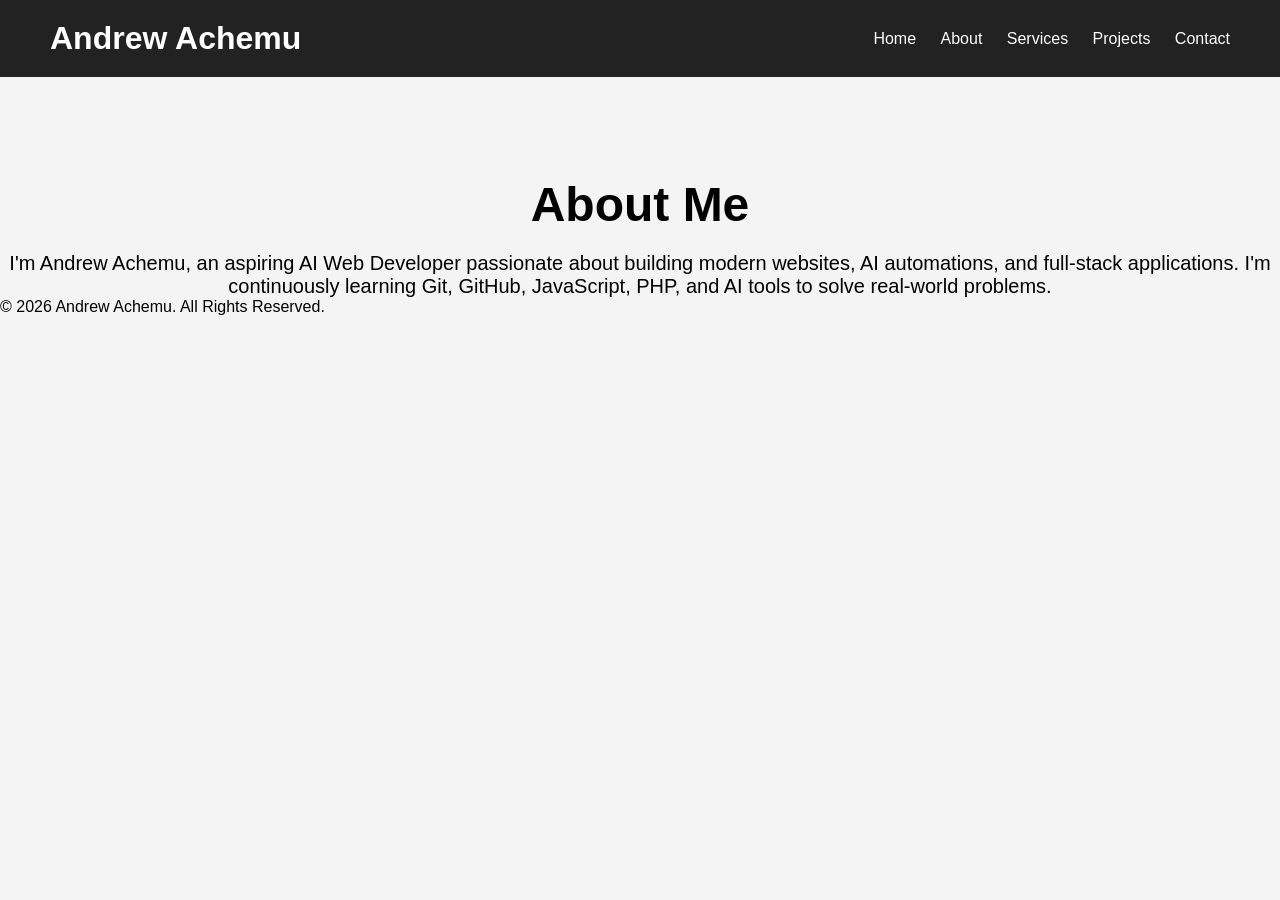
==== Portfolio/about.html @ c1cfa179 "Complete portfolio website" ====
<!DOCTYPE html>
<html lang="en">
<head>
    <meta charset="UTF-8">
    <meta name="viewport" content="width=device-width, initial-scale=1.0">
    <title>About - Andrew Achemu</title>
    <link rel="stylesheet" href="css/style.css">
</head>

<body>

<header>

<h1>Andrew Achemu</h1>

<nav>
<a href="index.html">Home</a>
<a href="about.html">About</a>
<a href="services.html">Services</a>
<a href="projects.html">Projects</a>
<a href="contact.html">Contact</a>
</nav>

</header>

<section class="hero">

<h2>About Me</h2>

<p>
I'm Andrew Achemu, an aspiring AI Web Developer passionate about
building modern websites, AI automations, and full-stack applications.
I'm continuously learning Git, GitHub, JavaScript, PHP, and AI tools
to solve real-world problems.
</p>

</section>

<footer>

<p>© 2026 Andrew Achemu. All Rights Reserved.</p>

</footer>

</body>
</html>
---- Portfolio/css/style.css ----
*{
    margin:0;
    padding:0;
    box-sizing:border-box;
}

body{

    font-family:Arial, Helvetica, sans-serif;

    background:#f4f4f4;

}

header{

    background:#222;

    color:white;

    display:flex;

    justify-content:space-between;

    align-items:center;

    padding:20px 50px;

}

nav a{

    color:white;

    text-decoration:none;

    margin-left:20px;

}

.hero{

    text-align:center;

    margin-top:100px;

}

.hero h2{

    font-size:48px;

}

.hero p{

    margin-top:20px;

    font-size:20px;

}

button{

    margin-top:30px;

    padding:15px 30px;

    background:#0066ff;

    color:white;

    border:none;

    cursor:pointer;

}
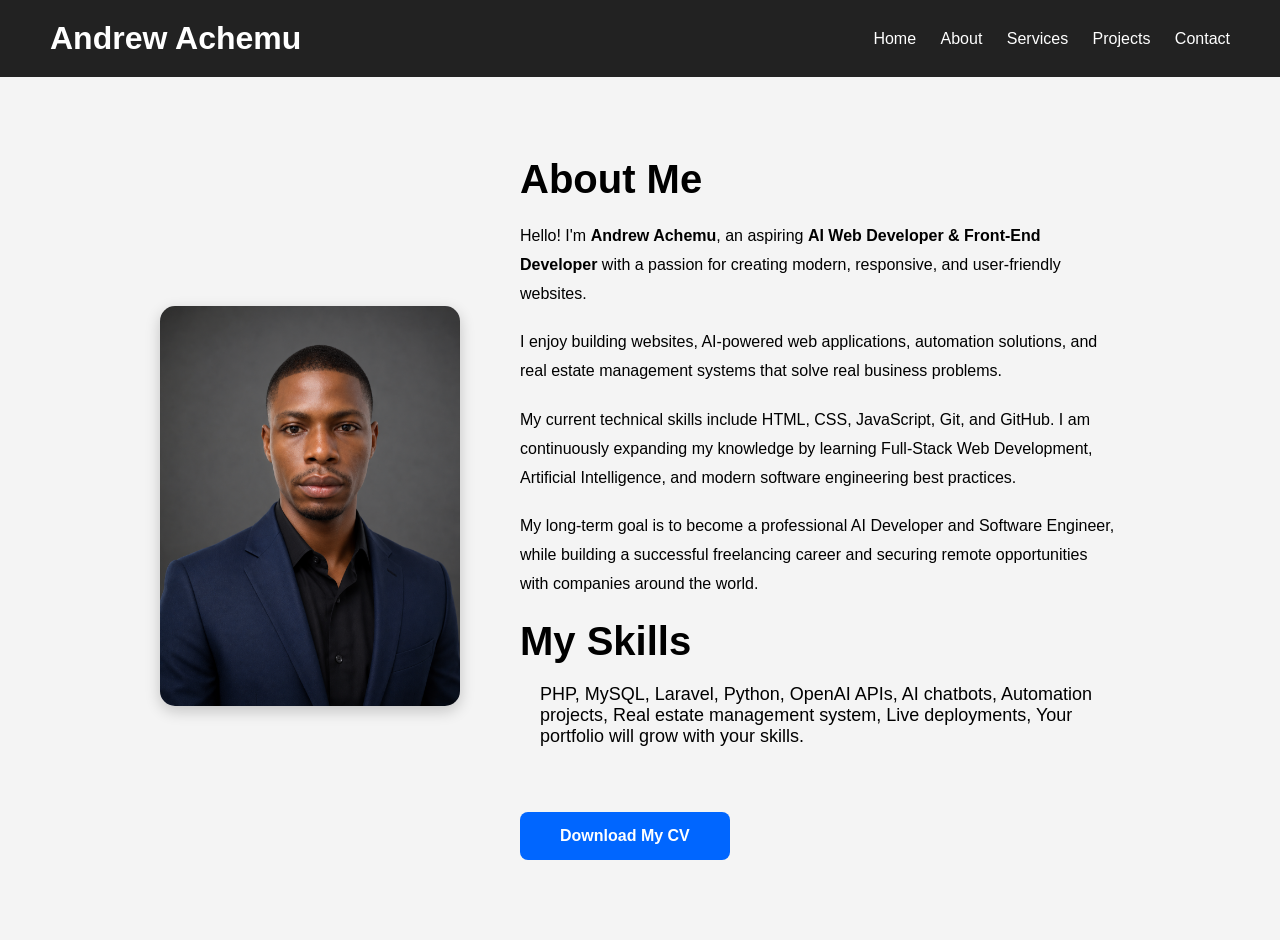
==== commit 2d44ecf3: "Make hero section responsive" ====
--- a/Portfolio/about.html
+++ b/Portfolio/about.html
@@ -1,46 +1,153 @@
 <!DOCTYPE html>
 <html lang="en">
+
 <head>
-    <meta charset="UTF-8">
-    <meta name="viewport" content="width=device-width, initial-scale=1.0">
-    <title>About - Andrew Achemu</title>
+    <!-- ==========================================
+     Viewport for Responsive Design
+========================================== -->
+<meta name="viewport" content="width=device-width, initial-scale=1.0">
+
+    <!-- Page Title -->
+    <title>About Me</title>
+
+    <!-- Link External CSS -->
     <link rel="stylesheet" href="css/style.css">
+
 </head>
 
 <body>
 
-<header>
+    <!-- ================================= -->
+    <!-- HEADER SECTION -->
+    <!-- ================================= -->
 
-<h1>Andrew Achemu</h1>
+    <header>
 
-<nav>
-<a href="index.html">Home</a>
-<a href="about.html">About</a>
-<a href="services.html">Services</a>
-<a href="projects.html">Projects</a>
-<a href="contact.html">Contact</a>
-</nav>
+        <h1>Andrew Achemu</h1>
 
-</header>
+        <nav>
 
-<section class="hero">
+            <a href="index.html">Home</a>
+            <a href="about.html">About</a>
+            <a href="services.html">Services</a>
+            <a href="projects.html">Projects</a>
+            <a href="contact.html">Contact</a>
 
-<h2>About Me</h2>
+        </nav>
+
+    </header>
+
+    <!-- ================================= -->
+    <!-- ABOUT SECTION START -->
+    <!-- ================================= -->
+
+    <section class="about">
+
+        <!-- Left Side -->
+        <div class="about-image">
+
+            <!-- Profile Image -->
+            <img src="images/profiles.png" alt="Andrew Achemu">
+
+        </div>
+
+        <!-- Right Side -->
+        <div class="about-text">
+
+            <h2>About Me</h2>
+
+            <!-- ========================================= -->
+<!-- PROFESSIONAL BIOGRAPHY -->
+<!-- ========================================= -->
 
 <p>
-I'm Andrew Achemu, an aspiring AI Web Developer passionate about
-building modern websites, AI automations, and full-stack applications.
-I'm continuously learning Git, GitHub, JavaScript, PHP, and AI tools
-to solve real-world problems.
+
+    Hello! I'm <strong>Andrew Achemu</strong>, an aspiring
+    <strong>AI Web Developer & Front-End Developer</strong>
+    with a passion for creating modern, responsive, and user-friendly websites.
+
 </p>
 
-</section>
+<p>
 
-<footer>
+    I enjoy building websites, AI-powered web applications,
+    automation solutions, and real estate management systems
+    that solve real business problems.
 
-<p>© 2026 Andrew Achemu. All Rights Reserved.</p>
+</p>
 
-</footer>
+<p>
+
+    My current technical skills include HTML, CSS,
+    JavaScript, Git, and GitHub. I am continuously expanding
+    my knowledge by learning Full-Stack Web Development,
+    Artificial Intelligence, and modern software engineering
+    best practices.
+
+</p>
+
+<p>
+
+    My long-term goal is to become a professional AI Developer
+    and Software Engineer, while building a successful
+    freelancing career and securing remote opportunities
+    with companies around the world.
+
+</p>
+<!-- ========================================= -->
+<!-- MY SKILLS SECTION -->
+<!-- ========================================= -->
+
+<h2>My Skills</h2>
+
+<ul>
+
+    <!-- 
+    <li>✔ HTML5</li>
+
+    <li>✔ CSS3</li>
+
+    <li>✔ JavaScript</li>
+
+    <li>✔ Git</li>
+
+    <li>✔ GitHub</li>
+
+    <li>✔ Responsive Web Design (Learning)</li>
+
+    <li>✔ AI Prompt Engineering (Learning)</li> 
+
+    -->
+<li>PHP,
+MySQL,
+Laravel,
+Python,
+OpenAI APIs,
+AI chatbots,
+Automation projects,
+Real estate management system,
+Live deployments,
+
+Your portfolio will grow with your skills.</li>
+</ul>
+<!-- ========================================= -->
+<!-- DOWNLOAD CV BUTTON -->
+<!-- ========================================= -->
+
+<a href="#" class="btn">
+
+    Download My CV
+
+</a>
+
+        </div>
+
+    </section>
+
+    <!-- ================================= -->
+    <!-- ABOUT SECTION END -->
+    <!-- ================================= -->
 
 </body>
+
 </html>
--- a/Portfolio/css/style.css
+++ b/Portfolio/css/style.css
@@ -1,3 +1,5 @@
+
+
 *{
     margin:0;
     padding:0;
@@ -74,4 +76,299 @@
 
     cursor:pointer;
 
+}
+/* =================================== */
+/* HERO SECTION */
+/* =================================== */
+
+.hero{
+    text-align: center;
+    padding: 120px 20px;
+}
+
+/* Container inside Hero */
+.hero-content{
+    max-width: 900px;
+    margin: auto;
+}
+
+/* Greeting */
+.hero h2{
+    color: #555;
+    font-size: 28px;
+}
+
+/* Name */
+.hero h1{
+    font-size: 60px;
+    margin: 15px 0;
+}
+
+/* Job Title */
+.hero h3{
+    color: #0066ff;
+    margin-bottom: 20px;
+    font-size: 28px;
+}
+
+/* Description */
+.hero p{
+    max-width: 700px;
+    margin: auto;
+    line-height: 1.8;
+    font-size: 20px;
+}
+
+/* Hire Me Button */
+.btn{
+    display: inline-block;
+    margin-top: 35px;
+    padding: 15px 40px;
+    background: #0066ff;
+    color: white;
+    text-decoration: none;
+    border-radius: 8px;
+    font-weight: bold;
+}
+
+/* Button Hover Effect */
+.btn:hover{
+    background: #004ecc;
+}
+/* ===================================== */
+/* ABOUT SECTION */
+/* ===================================== */
+
+.about{
+
+    display:flex;
+
+    justify-content:center;
+
+    align-items:center;
+
+    gap:60px;
+
+    padding:80px 10%;
+
+    flex-wrap:wrap;
+
+}
+
+/* Left Side */
+
+.about-image img{
+
+    width:300px;
+
+    border-radius:15px;
+
+    box-shadow:0 5px 15px rgba(0,0,0,.2);
+
+}
+
+/* Right Side */
+
+.about-text{
+
+    max-width:600px;
+
+}
+
+.about-text h2{
+
+    font-size:40px;
+
+    margin-bottom:20px;
+
+}
+
+.about-text p{
+
+    line-height:1.8;
+
+    margin-bottom:20px;
+
+}
+/* ========================================= */
+/* SKILLS SECTION */
+/* ========================================= */
+
+.about-text ul{
+
+    margin-top:20px;
+
+    margin-bottom:30px;
+
+    padding-left:20px;
+
+}
+
+.about-text li{
+
+    margin-bottom:12px;
+
+    font-size:18px;
+    list-style-type: none;
+
+}
+
+/* =====================================================
+   GLOBAL STYLES
+   ===================================================== */
+
+/* * {
+    margin: 0;
+    padding: 0;
+    box-sizing: border-box;
+}
+
+body {
+    font-family: Arial, sans-serif;
+    line-height: 1.6;
+} */
+
+
+/* =====================================================
+   HEADER SECTION
+   ===================================================== */
+
+
+/* =====================================================
+   HERO SECTION
+   ===================================================== */
+
+
+/* =====================================================
+   ABOUT SECTION
+   ===================================================== */
+
+
+/* =====================================================
+   SERVICES SECTION
+   ===================================================== */
+
+
+/* =====================================================
+   PROJECTS SECTION
+   ===================================================== */
+
+
+/* =====================================================
+   CONTACT SECTION
+   ===================================================== */
+
+
+/* =====================================================
+   FOOTER SECTION
+   ===================================================== */
+
+
+/* =====================================================
+   RESPONSIVE DESIGN
+   ===================================================== */
+
+   /* =====================================================
+   RESPONSIVE DESIGN
+   ===================================================== */
+
+/* Tablet Devices */
+@media (max-width: 768px) {
+
+}
+
+/* Mobile Devices */
+@media (max-width: 480px) {
+    /* ==========================================
+   HERO SECTION (Mobile)
+========================================== */
+
+.hero{
+
+    /* Less vertical spacing */
+    padding:40px 15px;
+
+}
+
+.hero h2{
+
+    /* Mobile heading */
+    font-size:32px;
+
+}
+
+.hero p{
+
+    /* Mobile paragraph */
+    font-size:18px;
+
+}
+
+.hero .btn{
+
+    width:100%;
+
+    padding:15px;
+
+    font-size:18px;
+
+}
+
+}
+
+/* =====================================================
+   Tablet Devices
+   ===================================================== */
+
+@media (max-width: 768px) {
+
+    /* Header Layout */
+    header{
+        flex-direction: column;
+        text-align: center;
+        padding:20px;
+    }
+
+    /* Navigation Menu */
+    nav{
+        margin-top:15px;
+    }
+
+    nav a{
+        display:block;
+        margin:10px 0;
+    }
+
+}
+
+/* ==========================================
+   HERO SECTION (Tablet)
+========================================== */
+
+.hero{
+
+    /* Reduce spacing on smaller screens */
+    padding:60px 20px;
+
+}
+
+.hero h2{
+
+    /* Smaller heading */
+    font-size:42px;
+
+}
+
+.hero p{
+
+    /* Easier to read on tablets */
+    font-size:22px;
+
+}
+
+.hero .btn{
+
+    /* Slightly smaller button */
+    padding:12px 28px;
+
 }
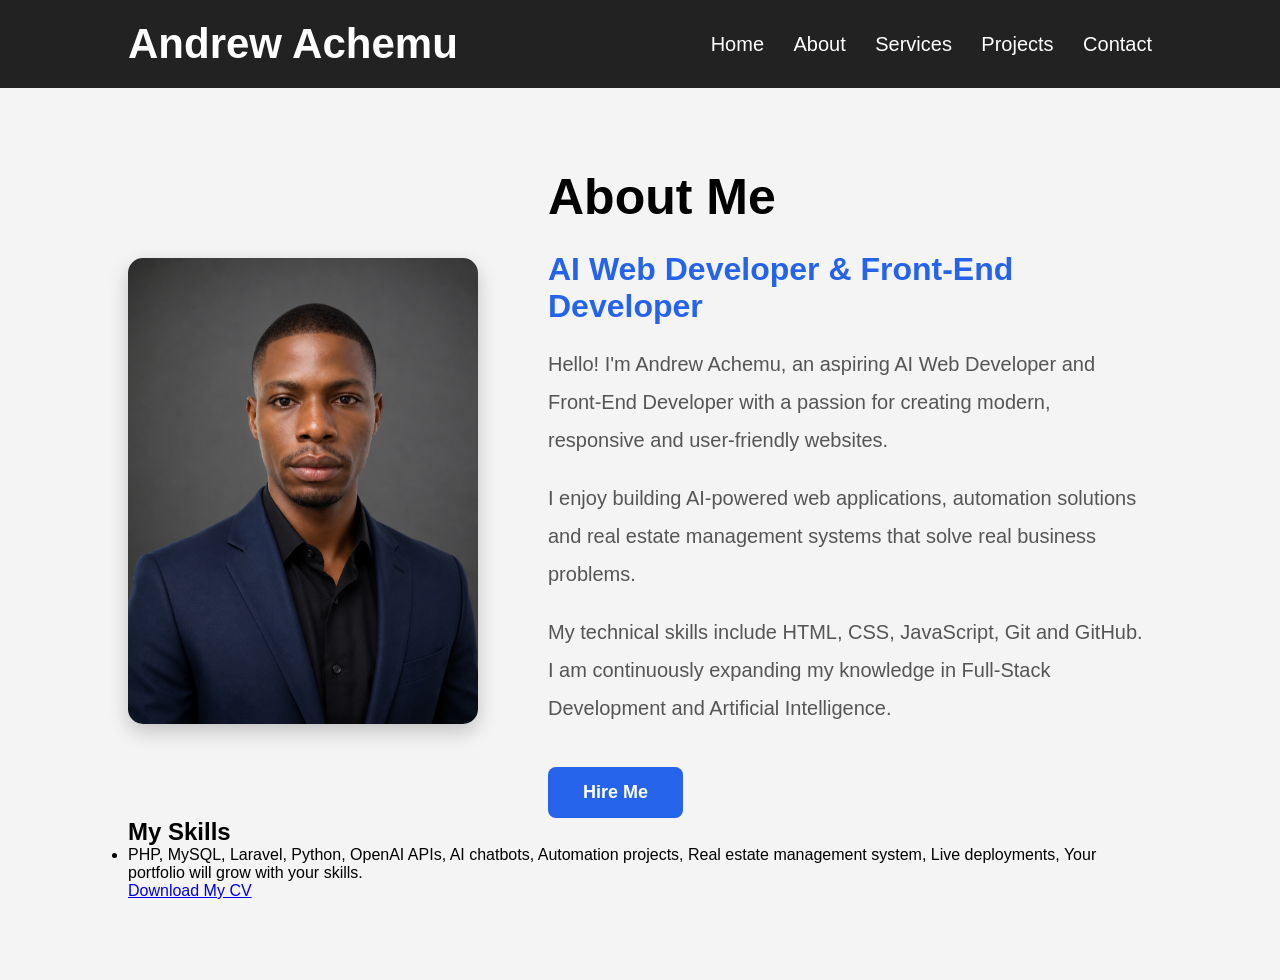
==== commit 7db00343: "Make hero section responsive" ====
--- a/Portfolio/about.html
+++ b/Portfolio/about.html
@@ -41,59 +41,47 @@
     <!-- ABOUT SECTION START -->
     <!-- ================================= -->
 
-    <section class="about">
+  <section class="about">
 
-        <!-- Left Side -->
+    <div class="about-container">
+
         <div class="about-image">
 
-            <!-- Profile Image -->
             <img src="images/profiles.png" alt="Andrew Achemu">
 
         </div>
 
-        <!-- Right Side -->
-        <div class="about-text">
+        <div class="about-content">
 
             <h2>About Me</h2>
 
-            <!-- ========================================= -->
-<!-- PROFESSIONAL BIOGRAPHY -->
-<!-- ========================================= -->
+            <h3>AI Web Developer & Front-End Developer</h3>
 
-<p>
+            <p>
+                Hello! I'm Andrew Achemu, an aspiring AI Web Developer
+                and Front-End Developer with a passion for creating
+                modern, responsive and user-friendly websites.
+            </p>
 
-    Hello! I'm <strong>Andrew Achemu</strong>, an aspiring
-    <strong>AI Web Developer & Front-End Developer</strong>
-    with a passion for creating modern, responsive, and user-friendly websites.
+            <p>
+                I enjoy building AI-powered web applications,
+                automation solutions and real estate management systems
+                that solve real business problems.
+            </p>
 
-</p>
+            <p>
+                My technical skills include HTML, CSS, JavaScript,
+                Git and GitHub. I am continuously expanding my
+                knowledge in Full-Stack Development and Artificial Intelligence.
+            </p>
 
-<p>
+            <a href="contact.html">Hire Me</a>
 
-    I enjoy building websites, AI-powered web applications,
-    automation solutions, and real estate management systems
-    that solve real business problems.
+        </div>
 
-</p>
+    </div>
 
-<p>
 
-    My current technical skills include HTML, CSS,
-    JavaScript, Git, and GitHub. I am continuously expanding
-    my knowledge by learning Full-Stack Web Development,
-    Artificial Intelligence, and modern software engineering
-    best practices.
-
-</p>
-
-<p>
-
-    My long-term goal is to become a professional AI Developer
-    and Software Engineer, while building a successful
-    freelancing career and securing remote opportunities
-    with companies around the world.
-
-</p>
 <!-- ========================================= -->
 <!-- MY SKILLS SECTION -->
 <!-- ========================================= -->
--- a/Portfolio/css/style.css
+++ b/Portfolio/css/style.css
@@ -1,374 +1,664 @@
-
-
+/* Reset */
 *{
     margin:0;
     padding:0;
     box-sizing:border-box;
 }
 
+/* Body */
 body{
-
     font-family:Arial, Helvetica, sans-serif;
-
     background:#f4f4f4;
-
-}
+}
+
+
+/* ==========================
+   HEADER
+========================== */
 
 header{
-
-    background:#222;
-
-    color:white;
-
-    display:flex;
-
-    justify-content:space-between;
-
-    align-items:center;
-
-    padding:20px 50px;
-
+    display: flex;
+    justify-content: space-between;
+    align-items: center;
+    background: #222;
+    color: white;
+    padding: 20px 10%;
+}
+
+header h1{
+    font-size: 42px;
 }
 
 nav a{
-
-    color:white;
-
-    text-decoration:none;
-
-    margin-left:20px;
-
-}
+    color: white;
+    text-decoration: none;
+    margin-left: 25px;
+    font-size: 20px;
+    transition: .3s;
+}
+
+nav a:hover{
+    color: #2563eb;
+}
+
+/* ==========================
+   HOME SECTION
+========================== */
 
 .hero{
-
-    text-align:center;
-
-    margin-top:100px;
-
-}
-
-.hero h2{
-
-    font-size:48px;
-
-}
-
-.hero p{
-
-    margin-top:20px;
-
-    font-size:20px;
-
-}
-
-button{
-
-    margin-top:30px;
-
-    padding:15px 30px;
-
-    background:#0066ff;
-
-    color:white;
-
-    border:none;
-
-    cursor:pointer;
-
-}
-/* =================================== */
-/* HERO SECTION */
-/* =================================== */
-
-.hero{
+    display: flex;
+    justify-content: center;
+    align-items: center;
     text-align: center;
-    padding: 120px 20px;
-}
-
-/* Container inside Hero */
+    min-height: 90vh;
+    padding: 80px 10%;
+}
+
 .hero-content{
     max-width: 900px;
-    margin: auto;
-}
-
-/* Greeting */
-.hero h2{
+}
+
+.hero-content h2{
+    font-size: 55px;
+    margin-bottom: 20px;
+}
+
+.hero-content h1{
+    font-size: 72px;
+    margin-bottom: 20px;
+}
+
+.hero-content h3{
+    font-size: 36px;
+    color: #2563eb;
+    margin-bottom: 25px;
+}
+
+.hero-content p{
+    font-size: 24px;
     color: #555;
-    font-size: 28px;
-}
-
-/* Name */
-.hero h1{
-    font-size: 60px;
-    margin: 15px 0;
-}
-
-/* Job Title */
-.hero h3{
-    color: #0066ff;
+    line-height: 1.8;
+    margin-bottom: 35px;
+}
+
+.hero-content a{
+
+    display:inline-block;
+
+    background:#2563eb;
+
+    color:white;
+
+    text-decoration:none;
+
+    padding:15px 35px;
+
+    border-radius:8px;
+
+    font-size:20px;
+
+    font-weight:bold;
+
+    transition:.3s;
+}
+
+.hero-content a:hover{
+
+    background:#1d4ed8;
+
+}
+
+
+/* ==========================
+   ABOUT SECTION
+========================== */
+/*====================================
+          ABOUT SECTION
+====================================*/
+
+.about{
+
+    padding:80px 10%;
+
+}
+
+.about-container{
+
+    display:flex;
+
+    justify-content:center;
+
+    align-items:center;
+
+    gap:70px;
+
+    flex-wrap:wrap;
+
+}
+
+.about-image{
+
+    flex:1;
+
+    text-align:center;
+
+}
+
+.about-image img{
+
+    width:350px;
+
+    border-radius:15px;
+
+    box-shadow:0 8px 20px rgba(0,0,0,.2);
+
+}
+
+.about-content{
+
+    flex:2;
+
+}
+
+.about-content h2{
+
+    font-size:50px;
+
+    margin-bottom:25px;
+
+}
+
+.about-content h3{
+
+    font-size:32px;
+
+    color:#2563eb;
+
+    margin-bottom:20px;
+
+}
+
+.about-content p{
+
+    font-size:20px;
+
+    color:#555;
+
+    line-height:1.9;
+
+    margin-bottom:20px;
+
+}
+
+.about-content a{
+
+    display:inline-block;
+
+    margin-top:20px;
+
+    padding:15px 35px;
+
+    background:#2563eb;
+
+    color:#fff;
+
+    text-decoration:none;
+
+    border-radius:8px;
+
+    font-size:18px;
+
+    font-weight:bold;
+
+    transition:.3s;
+
+}
+
+.about-content a:hover{
+
+    background:#1d4ed8;
+
+}
+
+
+/*====================================
+            SKILLS
+====================================*/
+
+.skills{
+
+    padding:80px 10%;
+
+    text-align:center;
+
+}
+
+.skills h2{
+
+    font-size:50px;
+
+    margin-bottom:50px;
+
+}
+
+.skills-container{
+
+    display:grid;
+
+    grid-template-columns:repeat(4,1fr);
+
+    gap:30px;
+
+}
+
+.skill-card{
+
+    background:#fff;
+
+    padding:30px;
+
+    border-radius:15px;
+
+    box-shadow:0 5px 15px rgba(0,0,0,.15);
+
+    transition:.3s;
+
+}
+
+.skill-card:hover{
+
+    transform:translateY(-10px);
+
+}
+
+.skill-card h3{
+
+    font-size:24px;
+
+    margin-bottom:15px;
+
+}
+
+.skill-card p{
+
+    color:#555;
+
+    font-size:18px;
+
+}
+/* ==========================
+   SERVICES
+========================== */
+
+.services{
+    padding: 80px 10%;
+    text-align: center;
+}
+
+.services h2{
+    font-size: 50px;
+    margin-bottom: 60px;
+}
+
+.service-container{
+
+    display: grid;
+
+    grid-template-columns: repeat(3,1fr);
+
+    gap: 30px;
+
+}
+
+.service-card{
+
+    background: white;
+
+    padding: 35px;
+
+    border-radius: 15px;
+
+    box-shadow: 0 5px 15px rgba(0,0,0,.15);
+
+    transition: .3s;
+}
+
+.service-card:hover{
+
+    transform: translateY(-10px);
+
+}
+
+.service-card h3{
+
+    font-size: 32px;
+
     margin-bottom: 20px;
-    font-size: 28px;
-}
-
-/* Description */
-.hero p{
-    max-width: 700px;
-    margin: auto;
+
+}
+
+.service-card p{
+
+    font-size: 20px;
+
+    color: #555;
+
     line-height: 1.8;
+
+}
+
+/* ==========================
+   PROJECTS
+========================== */
+
+.projects{
+    padding: 80px 10%;
+    text-align: center;
+}
+
+.projects h2{
+    font-size: 50px;
+    margin-bottom: 60px;
+}
+
+.project-container{
+
+    display: grid;
+
+    grid-template-columns: repeat(3,1fr);
+
+    gap: 30px;
+
+}
+
+.project-card{
+
+    background: white;
+
+    padding: 35px;
+
+    border-radius: 15px;
+
+    box-shadow: 0 5px 15px rgba(0,0,0,.15);
+
+    transition: .3s;
+}
+
+.project-card:hover{
+
+    transform: translateY(-10px);
+
+}
+
+.project-card h3{
+
+    font-size: 32px;
+
+    margin-bottom: 20px;
+
+}
+
+.project-card p{
+
     font-size: 20px;
-}
-
-/* Hire Me Button */
-.btn{
-    display: inline-block;
-    margin-top: 35px;
-    padding: 15px 40px;
-    background: #0066ff;
+
+    color: #555;
+
+    line-height: 1.8;
+
+    margin-bottom: 30px;
+
+}
+
+.project-buttons{
+
+    display: flex;
+
+    justify-content: center;
+
+    gap: 15px;
+
+    flex-wrap: wrap;
+
+}
+
+.project-buttons a{
+
+    background: #2563eb;
+
     color: white;
+
     text-decoration: none;
+
+    padding: 12px 25px;
+
     border-radius: 8px;
+
     font-weight: bold;
-}
-
-/* Button Hover Effect */
-.btn:hover{
-    background: #004ecc;
-}
-/* ===================================== */
-/* ABOUT SECTION */
-/* ===================================== */
-
-.about{
-
-    display:flex;
-
-    justify-content:center;
-
-    align-items:center;
-
-    gap:60px;
-
-    padding:80px 10%;
-
-    flex-wrap:wrap;
-
-}
-
-/* Left Side */
-
-.about-image img{
-
-    width:300px;
-
-    border-radius:15px;
-
-    box-shadow:0 5px 15px rgba(0,0,0,.2);
-
-}
-
-/* Right Side */
-
-.about-text{
-
-    max-width:600px;
-
-}
-
-.about-text h2{
-
-    font-size:40px;
-
-    margin-bottom:20px;
-
-}
-
-.about-text p{
-
-    line-height:1.8;
-
-    margin-bottom:20px;
-
-}
-/* ========================================= */
-/* SKILLS SECTION */
-/* ========================================= */
-
-.about-text ul{
-
-    margin-top:20px;
-
-    margin-bottom:30px;
-
-    padding-left:20px;
-
-}
-
-.about-text li{
-
-    margin-bottom:12px;
-
-    font-size:18px;
-    list-style-type: none;
-
-}
-
-/* =====================================================
-   GLOBAL STYLES
-   ===================================================== */
-
-/* * {
-    margin: 0;
-    padding: 0;
-    box-sizing: border-box;
-}
-
-body {
-    font-family: Arial, sans-serif;
-    line-height: 1.6;
-} */
-
-
-/* =====================================================
-   HEADER SECTION
-   ===================================================== */
-
-
-/* =====================================================
-   HERO SECTION
-   ===================================================== */
-
-
-/* =====================================================
-   ABOUT SECTION
-   ===================================================== */
-
-
-/* =====================================================
-   SERVICES SECTION
-   ===================================================== */
-
-
-/* =====================================================
-   PROJECTS SECTION
-   ===================================================== */
-
-
-/* =====================================================
-   CONTACT SECTION
-   ===================================================== */
-
-
-/* =====================================================
-   FOOTER SECTION
-   ===================================================== */
-
-
-/* =====================================================
-   RESPONSIVE DESIGN
-   ===================================================== */
-
-   /* =====================================================
-   RESPONSIVE DESIGN
-   ===================================================== */
-
-/* Tablet Devices */
-@media (max-width: 768px) {
-
-}
-
-/* Mobile Devices */
-@media (max-width: 480px) {
-    /* ==========================================
-   HERO SECTION (Mobile)
-========================================== */
-
-.hero{
-
-    /* Less vertical spacing */
-    padding:40px 15px;
-
-}
-
-.hero h2{
-
-    /* Mobile heading */
-    font-size:32px;
-
-}
-
-.hero p{
-
-    /* Mobile paragraph */
-    font-size:18px;
-
-}
-
-.hero .btn{
-
-    width:100%;
-
-    padding:15px;
-
-    font-size:18px;
-
-}
-
-}
-
-/* =====================================================
-   Tablet Devices
-   ===================================================== */
-
-@media (max-width: 768px) {
-
-    /* Header Layout */
+
+    transition: .3s;
+
+}
+
+.project-buttons a:hover{
+
+    background: #1d4ed8;
+
+}
+
+
+
+/* ==========================
+   TABLET
+========================== */
+
+@media (max-width:992px){
+
+    .service-container{
+        grid-template-columns: repeat(2,1fr);
+    }
+
+    .project-container{
+        grid-template-columns: repeat(2,1fr);
+    }
+.about-container{
+
+    flex-direction:column;
+
+    text-align:center;
+
+}
+
+.skills-container{
+
+    grid-template-columns:repeat(2,1fr);
+
+}
+
+
+
+}
+
+/* ==========================
+   MOBILE
+========================== */
+
+@media (max-width:768px){
+
     header{
         flex-direction: column;
         text-align: center;
-        padding:20px;
-    }
-
-    /* Navigation Menu */
+        padding: 20px;
+    }
+
     nav{
-        margin-top:15px;
+        margin-top: 20px;
     }
 
     nav a{
-        display:block;
-        margin:10px 0;
-    }
-
-}
-
-/* ==========================================
-   HERO SECTION (Tablet)
-========================================== */
+        display: block;
+        margin: 10px 0;
+    }
+
+    /* Hero */
 
 .hero{
 
-    /* Reduce spacing on smaller screens */
     padding:60px 20px;
 
 }
 
-.hero h2{
-
-    /* Smaller heading */
-    font-size:42px;
-
-}
-
-.hero p{
-
-    /* Easier to read on tablets */
-    font-size:22px;
-
-}
-
-.hero .btn{
-
-    /* Slightly smaller button */
-    padding:12px 28px;
-
-}+.hero-content h2{
+
+    font-size:40px;
+
+}
+
+.hero-content h1{
+
+    font-size:50px;
+
+}
+
+.hero-content h3{
+
+    font-size:28px;
+
+}
+
+.hero-content p{
+
+    font-size:18px;
+
+}
+
+/* About */
+
+.about{
+
+    padding:60px 20px;
+
+}
+
+.about h2{
+
+    font-size:40px;
+
+}
+
+.about-container{
+
+    flex-direction:column;
+
+    text-align:center;
+
+}
+
+.about-image img{
+
+    width:250px;
+
+}
+
+.about-content h3{
+
+    font-size:30px;
+
+}
+
+.about-content p{
+
+    font-size:18px;
+
+}
+
+    .services,
+    .projects{
+        padding: 60px 20px;
+    }
+
+    .services h2,
+    .projects h2{
+        font-size: 40px;
+    }
+
+    .service-container,
+    .project-container{
+        grid-template-columns: 1fr;
+    }
+
+    .service-card,
+    .project-card{
+        width: 100%;
+    }
+
+    .service-card h3,
+    .project-card h3{
+        font-size: 28px;
+    }
+
+    .service-card p,
+    .project-card p{
+        font-size: 18px;
+    }
+
+    .project-buttons{
+        flex-direction: column;
+    }
+
+    .project-buttons a{
+        width: 100%;
+    }
+
+.about{
+
+    padding:60px 20px;
+
+}
+
+.about-image img{
+
+    width:250px;
+
+}
+
+.about-content h2{
+
+    font-size:40px;
+
+}
+
+.about-content h3{
+
+    font-size:28px;
+
+}
+
+.about-content p{
+
+    font-size:18px;
+
+}
+
+.skills{
+
+    padding:60px 20px;
+
+}
+
+.skills h2{
+
+    font-size:40px;
+
+}
+
+.skills-container{
+
+    grid-template-columns:1fr;
+
+}
+
+
+
+}
+   
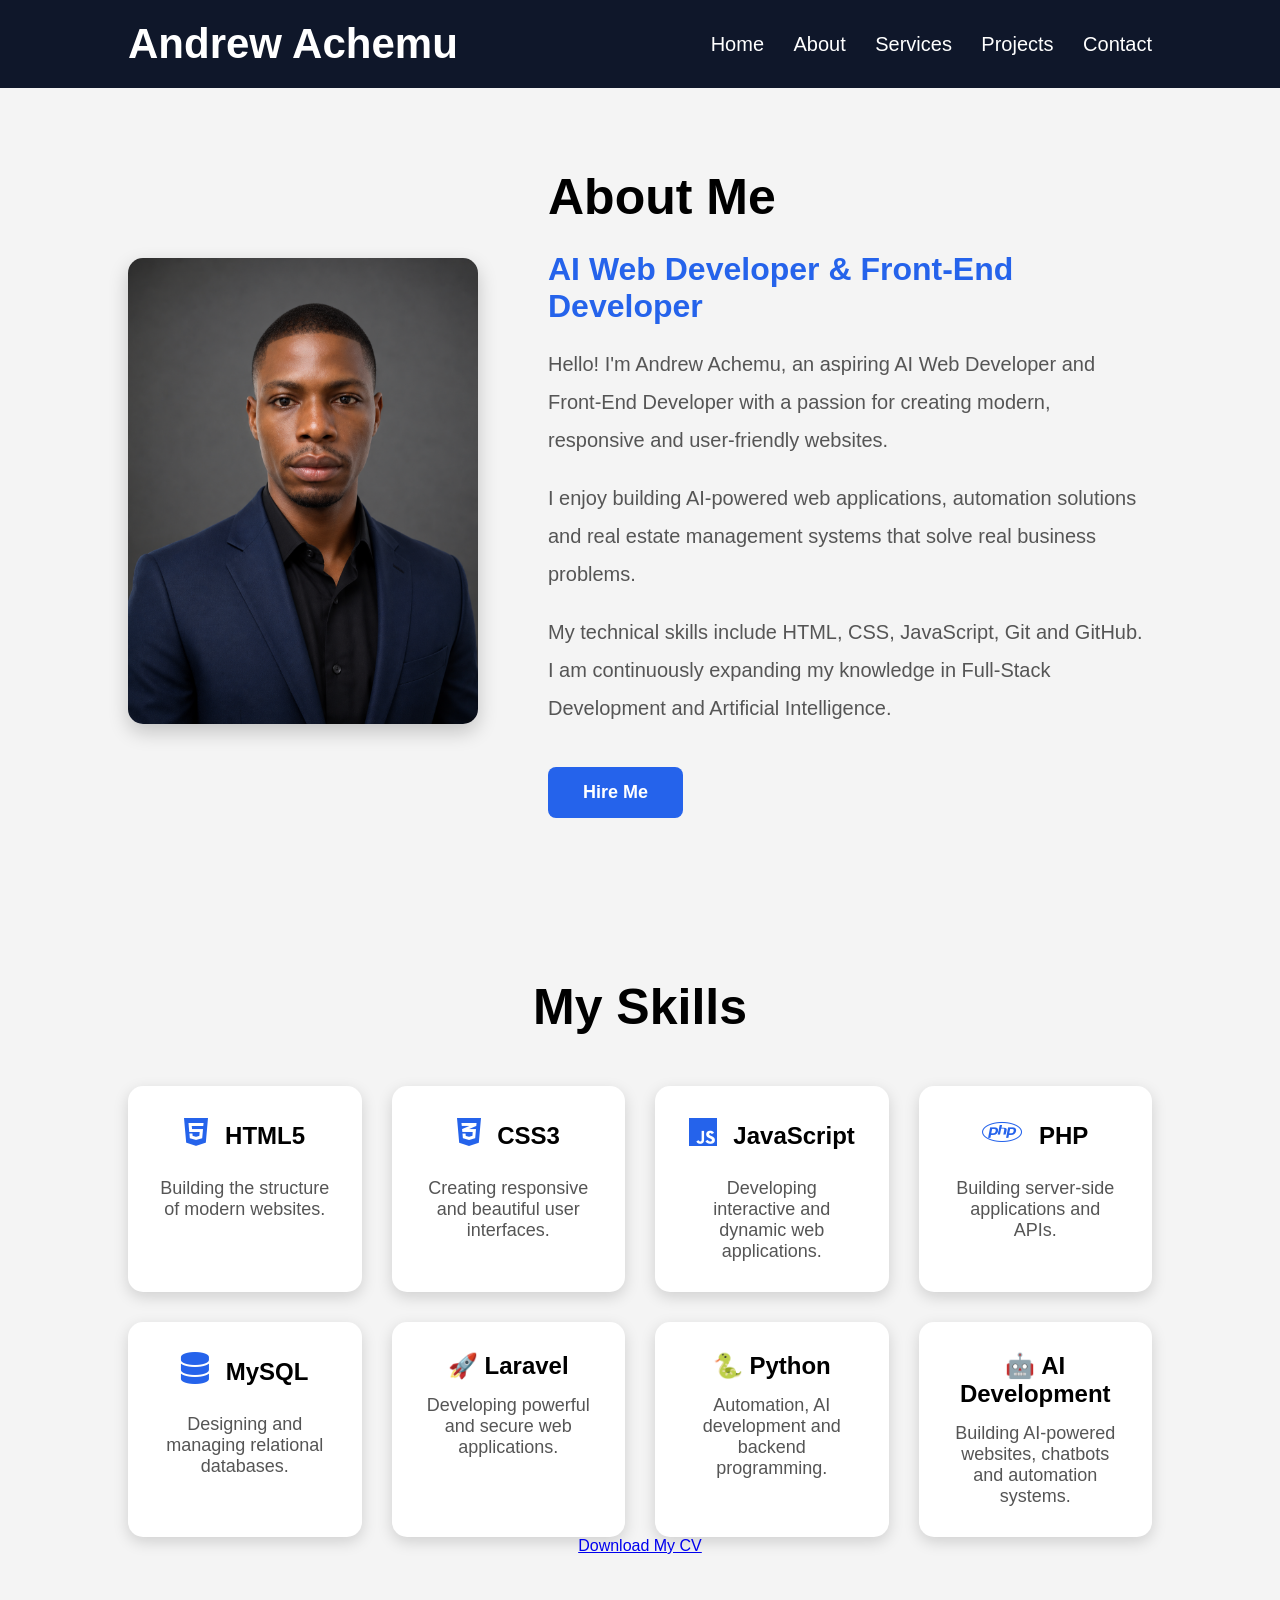
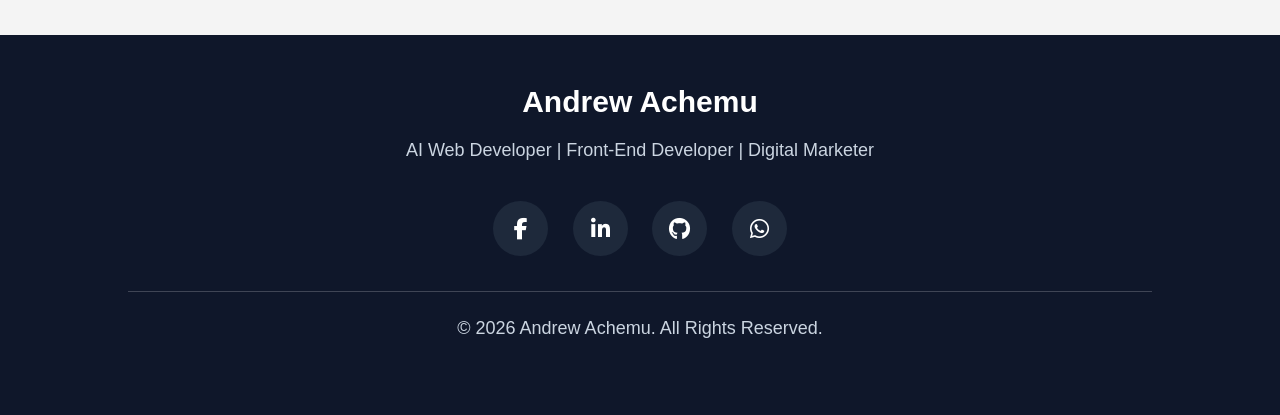
==== commit 6fc5759e: "I add Weather App" ====
--- a/Portfolio/about.html
+++ b/Portfolio/about.html
@@ -2,6 +2,13 @@
 <html lang="en">
 
 <head>
+    <!-- ===================================
+     FONT AWESOME ICONS
+=================================== -->
+
+<link
+rel="stylesheet"
+href="https://cdnjs.cloudflare.com/ajax/libs/font-awesome/6.7.2/css/all.min.css">
     <!-- ==========================================
      Viewport for Responsive Design
 ========================================== -->
@@ -80,62 +87,170 @@
         </div>
 
     </div>
-
+    </section>
 
 <!-- ========================================= -->
 <!-- MY SKILLS SECTION -->
 <!-- ========================================= -->
-
-<h2>My Skills</h2>
-
-<ul>
-
-    <!-- 
-    <li>✔ HTML5</li>
-
-    <li>✔ CSS3</li>
-
-    <li>✔ JavaScript</li>
-
-    <li>✔ Git</li>
-
-    <li>✔ GitHub</li>
-
-    <li>✔ Responsive Web Design (Learning)</li>
-
-    <li>✔ AI Prompt Engineering (Learning)</li> 
-
-    -->
-<li>PHP,
-MySQL,
-Laravel,
-Python,
-OpenAI APIs,
-AI chatbots,
-Automation projects,
-Real estate management system,
-Live deployments,
-
-Your portfolio will grow with your skills.</li>
-</ul>
-<!-- ========================================= -->
-<!-- DOWNLOAD CV BUTTON -->
-<!-- ========================================= -->
-
-<a href="#" class="btn">
-
-    Download My CV
-
-</a>
-
-        </div>
-
+<!-- ==========================
+     SKILLS SECTION
+========================== -->
+
+<section class="skills">
+
+    <h2>My Skills</h2>
+
+    <div class="skills-container">
+
+        <div class="skill-card">
+           <h3>
+
+<i class="fab fa-html5"></i>
+
+HTML5
+
+</h3>
+            <p>Building the structure of modern websites.</p>
+        </div>
+
+        <div class="skill-card">
+            <h3>
+
+<i class="fab fa-css3-alt"></i>
+
+CSS3
+
+</h3>
+            <p>Creating responsive and beautiful user interfaces.</p>
+        </div>
+
+        <div class="skill-card">
+            <h3>
+
+<i class="fab fa-js"></i>
+
+JavaScript
+
+</h3>
+            <p>Developing interactive and dynamic web applications.</p>
+        </div>
+
+        <div class="skill-card">
+            <h3>
+
+<i class="fab fa-php"></i>
+
+PHP
+
+</h3>
+            <p>Building server-side applications and APIs.</p>
+        </div>
+
+        <div class="skill-card">
+            <h3>
+
+<i class="fas fa-database"></i>
+
+MySQL
+
+</h3>
+            <p>Designing and managing relational databases.</p>
+        </div>
+
+        <div class="skill-card">
+            <h3>🚀 Laravel</h3>
+            <p>Developing powerful and secure web applications.</p>
+        </div>
+
+        <div class="skill-card">
+            <h3>🐍 Python</h3>
+            <p>Automation, AI development and backend programming.</p>
+        </div>
+
+        <div class="skill-card">
+            <h3>🤖 AI Development</h3>
+            <p>Building AI-powered websites, chatbots and automation systems.</p>
+        </div>
+
+    </div>
+
+    <a href="files/Andrew prject 1 Congratulations.docx" class="cv-btn" download>
+        Download My CV
+    </a>
+
+</section>
     </section>
 
     <!-- ================================= -->
     <!-- ABOUT SECTION END -->
     <!-- ================================= -->
 
+
+    <!-- ===================================
+     FOOTER
+=================================== -->
+
+<footer>
+
+    <div class="footer-container">
+
+        <h3>Andrew Achemu</h3>
+
+        <p>
+
+            AI Web Developer |
+            Front-End Developer |
+            Digital Marketer
+
+        </p>
+
+        <div class="social-links">
+
+            <a href="#">
+
+                <i class="fab fa-facebook-f"></i>
+
+            </a>
+
+            <a href="#">
+
+                <i class="fab fa-linkedin-in"></i>
+
+            </a>
+
+            <a href="#">
+
+                <i class="fab fa-github"></i>
+
+            </a>
+
+            <a href="#">
+
+                <i class="fab fa-whatsapp"></i>
+
+            </a>
+
+        </div>
+
+        <p class="copyright">
+
+            © 2026 Andrew Achemu.
+            All Rights Reserved.
+
+        </p>
+
+    </div>
+
+</footer>
+<!-- ===================================
+     JAVASCRIPT
+=================================== -->
+
+<script src="js/script.js">
+    
+</script>
+
 </body>
 
+
 </html>
--- a/Portfolio/css/style.css
+++ b/Portfolio/css/style.css
@@ -1,3 +1,14 @@
+/*====================================
+        SMOOTH SCROLL
+====================================*/
+
+html{
+
+    scroll-behavior:smooth;
+
+}
+
+/* Reset */
 /* Reset */
 *{
     margin:0;
@@ -6,27 +17,42 @@
 }
 
 /* Body */
+/* Body */
 body{
     font-family:Arial, Helvetica, sans-serif;
     background:#f4f4f4;
 }
 
 
-/* ==========================
-   HEADER
-========================== */
+/* Header */
+/*====================================
+            HEADER
+====================================*/
 
 header{
-    display: flex;
-    justify-content: space-between;
-    align-items: center;
-    background: #222;
-    color: white;
-    padding: 20px 10%;
-}
+
+    position:sticky;
+
+    top:0;
+
+    z-index:1000;
+
+    display:flex;
+
+    justify-content:space-between;
+
+    align-items:center;
+
+    background:#0f172a;
+
+    padding:20px 10%;
+
+}
+
 
 header h1{
     font-size: 42px;
+    color: #fff;
 }
 
 nav a{
@@ -40,6 +66,66 @@
 nav a:hover{
     color: #2563eb;
 }
+
+
+
+/*====================================
+        DARK MODE BUTTON
+====================================*/
+
+#darkModeBtn{
+
+    padding:10px 15px;
+
+    border:none;
+
+    background:#2563eb;
+
+    color:white;
+
+    border-radius:8px;
+
+    cursor:pointer;
+
+    font-size:18px;
+
+}
+
+
+/*====================================
+        DARK MODE
+====================================*/
+
+.dark-mode{
+
+    background:#111827;
+
+    color:white;
+
+}
+
+.dark-mode header{
+
+    background:#000;
+
+}
+
+.dark-mode .service-card,
+
+.dark-mode .project-card,
+
+.dark-mode .skill-card,
+
+.dark-mode .contact-form,
+
+.dark-mode .contact-info{
+
+    background:#1f2937;
+
+    color:white;
+
+}
+/* Home */
 
 /* ==========================
    HOME SECTION
@@ -109,9 +195,9 @@
 }
 
 
-/* ==========================
-   ABOUT SECTION
-========================== */
+/* About */
+
+
 /*====================================
           ABOUT SECTION
 ====================================*/
@@ -221,6 +307,8 @@
 }
 
 
+/* Skills */    
+
 /*====================================
             SKILLS
 ====================================*/
@@ -285,7 +373,40 @@
 
     font-size:18px;
 
-}
+} 
+
+/*====================================
+             ICONS
+====================================*/
+
+h3 i{
+
+    color:#2563eb;
+
+    margin-right:10px;
+
+}
+
+.contact-info i{
+
+    color:#2563eb;
+
+    width:30px;
+
+}
+
+.skill-card i{
+
+    font-size:32px;
+
+    margin-bottom:15px;
+
+    color:#2563eb;
+
+}
+
+/* Services */
+
 /* ==========================
    SERVICES
 ========================== */
@@ -347,6 +468,9 @@
 
 }
 
+/* Projects */
+
+
 /* ==========================
    PROJECTS
 ========================== */
@@ -445,6 +569,300 @@
     background: #1d4ed8;
 
 }
+
+
+
+/* Contact */
+
+/*====================================
+          CONTACT SECTION
+====================================*/
+
+/*====================================
+      SCROLL TO TOP BUTTON
+====================================*/
+
+#topBtn{
+
+    position:fixed;
+
+    bottom:30px;
+
+    right:30px;
+
+    width:55px;
+
+    height:55px;
+
+    border:none;
+
+    border-radius:50%;
+
+    background:#2563eb;
+
+    color:#fff;
+
+    font-size:22px;
+
+    cursor:pointer;
+
+    display:none;
+
+    transition:.3s;
+
+}
+
+#topBtn:hover{
+
+    background:#1d4ed8;
+
+}
+
+.contact{
+
+    padding:80px 10%;
+
+    text-align:center;
+
+}
+
+.contact h2{
+
+    font-size:50px;
+
+    margin-bottom:20px;
+
+}
+
+.contact-text{
+
+    font-size:20px;
+
+    color:#555;
+
+    margin-bottom:50px;
+
+}
+
+.contact-container{
+
+    display:grid;
+
+    grid-template-columns:1fr 2fr;
+
+    gap:40px;
+
+    align-items:start;
+
+}
+
+.contact-info{
+
+    background:#fff;
+
+    padding:30px;
+
+    border-radius:15px;
+
+    box-shadow:0 5px 15px rgba(0,0,0,.15);
+
+    text-align:left;
+
+}
+
+.contact-info h3{
+
+    margin-bottom:20px;
+
+    font-size:28px;
+
+}
+
+.contact-info p{
+
+    font-size:18px;
+
+    margin-bottom:15px;
+
+    line-height:1.8;
+
+}
+
+.contact-form{
+
+    background:#fff;
+
+    padding:35px;
+
+    border-radius:15px;
+
+    box-shadow:0 5px 15px rgba(0,0,0,.15);
+
+}
+
+.contact-form form{
+
+    display:flex;
+
+    flex-direction:column;
+
+}
+
+.contact-form input,
+
+.contact-form textarea{
+
+    width:100%;
+
+    padding:15px;
+
+    margin-bottom:20px;
+
+    border:1px solid #ccc;
+
+    border-radius:8px;
+
+    font-size:18px;
+
+    outline:none;
+
+}
+
+.contact-form input:focus,
+
+.contact-form textarea:focus{
+
+    border:2px solid #2563eb;
+
+}
+
+.contact-form button{
+
+    background:#2563eb;
+
+    color:#fff;
+
+    border:none;
+
+    padding:15px;
+
+    font-size:20px;
+
+    border-radius:8px;
+
+    cursor:pointer;
+
+    transition:.3s;
+
+}
+
+.contact-form button:hover{
+
+    background:#1d4ed8;
+
+}
+
+/* Footer */
+
+/*====================================
+              FOOTER
+====================================*/
+
+footer{
+
+    background:#0f172a;
+
+    color:#fff;
+
+    padding:50px 10%;
+
+    text-align:center;
+
+}
+
+.footer-container h3{
+
+    font-size:30px;
+
+    margin-bottom:15px;
+
+}
+
+.footer-container p{
+
+    font-size:18px;
+
+    color:#cbd5e1;
+
+    margin-bottom:20px;
+
+    line-height:1.8;
+
+}
+/*====================================
+        SOCIAL ICONS
+====================================*/
+
+.social-links{
+
+    margin:35px 0;
+
+}
+
+.social-links a{
+
+    display:inline-flex;
+
+    justify-content:center;
+
+    align-items:center;
+
+    width:55px;
+
+    height:55px;
+
+    margin:0 10px;
+
+    background:#1e293b;
+
+    color:white;
+
+    border-radius:50%;
+
+    text-decoration:none;
+
+    font-size:22px;
+
+    transition:.3s;
+
+}
+
+.social-links a:hover{
+
+    background:#2563eb;
+
+    transform:translateY(-8px);
+
+}
+
+
+
+
+.copyright{
+
+    margin-top:30px;
+
+    border-top:1px solid rgba(255,255,255,.2);
+
+    padding-top:20px;
+
+    font-size:16px;
+
+    color:#94a3b8;
+
+}
+
+/* Responsive */
 
 
 
@@ -659,6 +1077,348 @@
 }
 
 
-
-}
-   +/*====================================
+        CONTACT RESPONSIVE
+====================================*/
+
+.contact{
+
+    padding:60px 20px;
+
+}
+
+.contact h2{
+
+    font-size:40px;
+
+}
+
+.contact-container{
+
+    grid-template-columns:1fr;
+
+}
+
+.contact-info{
+
+    text-align:center;
+
+}
+
+
+
+}
+   
+
+
+/*====================================
+        DARK MODE BUTTON
+====================================*/
+
+#darkModeBtn{
+
+    background:#2563eb;
+
+    color:white;
+
+    border:none;
+
+    padding:10px 15px;
+
+    border-radius:8px;
+
+    cursor:pointer;
+
+    font-size:18px;
+
+    transition:0.3s;
+
+}
+
+/* Hover effect */
+
+#darkModeBtn:hover{
+
+    background:#1d4ed8;
+
+}
+
+/*====================================
+            DARK MODE
+====================================*/
+
+/* Dark background */
+.dark-mode{
+
+    background:#121212;
+
+    color:white;
+
+}
+
+/* Header */
+
+.dark-mode header{
+
+    background:#000;
+
+}
+
+/* Navigation Links */
+
+.dark-mode nav a{
+
+    color:white;
+
+}
+
+/* Cards */
+
+.dark-mode .project-card,
+
+.dark-mode .service-card,
+
+.dark-mode .skill-card{
+
+    background:#1f2937;
+
+    color:white;
+
+}
+
+/*=========================================
+        DARK MODE
+=========================================*/
+
+.dark-mode{
+
+    background:#121212;
+
+    color:#ffffff;
+
+}
+
+.dark-mode header{
+
+    background:#000;
+
+}
+
+.dark-mode section{
+
+    background:#1b1b1b;
+
+    color:#fff;
+
+}
+
+.dark-mode .service-card,
+
+.dark-mode .project-card,
+
+.dark-mode .skill-card{
+
+    background:#222;
+
+    color:#fff;
+
+}
+
+.dark-mode a{
+
+    color:#4da6ff;
+
+}
+
+/*=========================================
+        DARK MODE BUTTON
+=========================================*/
+
+#darkModeBtn{
+
+    padding:10px 14px;
+
+    border:none;
+
+    border-radius:8px;
+
+    cursor:pointer;
+
+    background:#2563eb;
+
+    color:#fff;
+
+    font-size:18px;
+
+    transition:.3s;
+
+}
+
+#darkModeBtn:hover{
+
+    background:#1d4ed8;
+
+}
+
+/*=========================================
+        SCROLL TO TOP BUTTON
+=========================================*/
+
+#topBtn{
+
+    position:fixed;
+
+    bottom:30px;
+
+    right:30px;
+
+    display:none;
+
+    width:50px;
+
+    height:50px;
+
+    border:none;
+
+    border-radius:50%;
+
+    background:#2563eb;
+
+    color:white;
+
+    font-size:20px;
+
+    cursor:pointer;
+
+    box-shadow:0 5px 15px rgba(0,0,0,.3);
+
+    transition:.3s;
+
+}
+
+#topBtn:hover{
+
+    background:#1d4ed8;
+
+    transform:scale(1.1);
+
+}
+
+
+/*=========================================
+        CONTACT FORM VALIDATION
+=========================================*/
+
+.error{
+
+    color:red;
+
+    font-size:14px;
+
+    display:block;
+
+    margin-top:5px;
+
+    margin-bottom:15px;
+
+}
+
+.success{
+
+    color:green;
+
+    font-weight:bold;
+
+    margin-top:15px;
+
+}
+
+/*=========================================
+        PROJECT SEARCH
+=========================================*/
+
+.search-box{
+
+    text-align:center;
+
+    margin:40px 0;
+
+}
+
+.search-box input{
+
+    width:60%;
+
+    max-width:500px;
+
+    padding:15px;
+
+    border:2px solid #ddd;
+
+    border-radius:30px;
+
+    outline:none;
+
+    font-size:16px;
+
+    transition:.3s;
+
+}
+
+.search-box input:focus{
+
+    border-color:#007BFF;
+
+    box-shadow:0 0 10px rgba(0,123,255,.3);
+
+}
+
+/*=========================================
+        PROJECT FILTER BUTTONS
+=========================================*/
+
+.filter-buttons{
+
+    display:flex;
+
+    justify-content:center;
+
+    flex-wrap:wrap;
+
+    gap:15px;
+
+    margin:30px 0;
+
+}
+
+.filter-btn{
+
+    background:#007BFF;
+
+    color:#fff;
+
+    border:none;
+
+    padding:12px 25px;
+
+    border-radius:30px;
+
+    cursor:pointer;
+
+    transition:.3s;
+
+    font-size:16px;
+
+}
+
+.filter-btn:hover{
+
+    background:#0056b3;
+
+}
+
+.filter-btn.active{
+
+    background:#28a745;
+
+}
